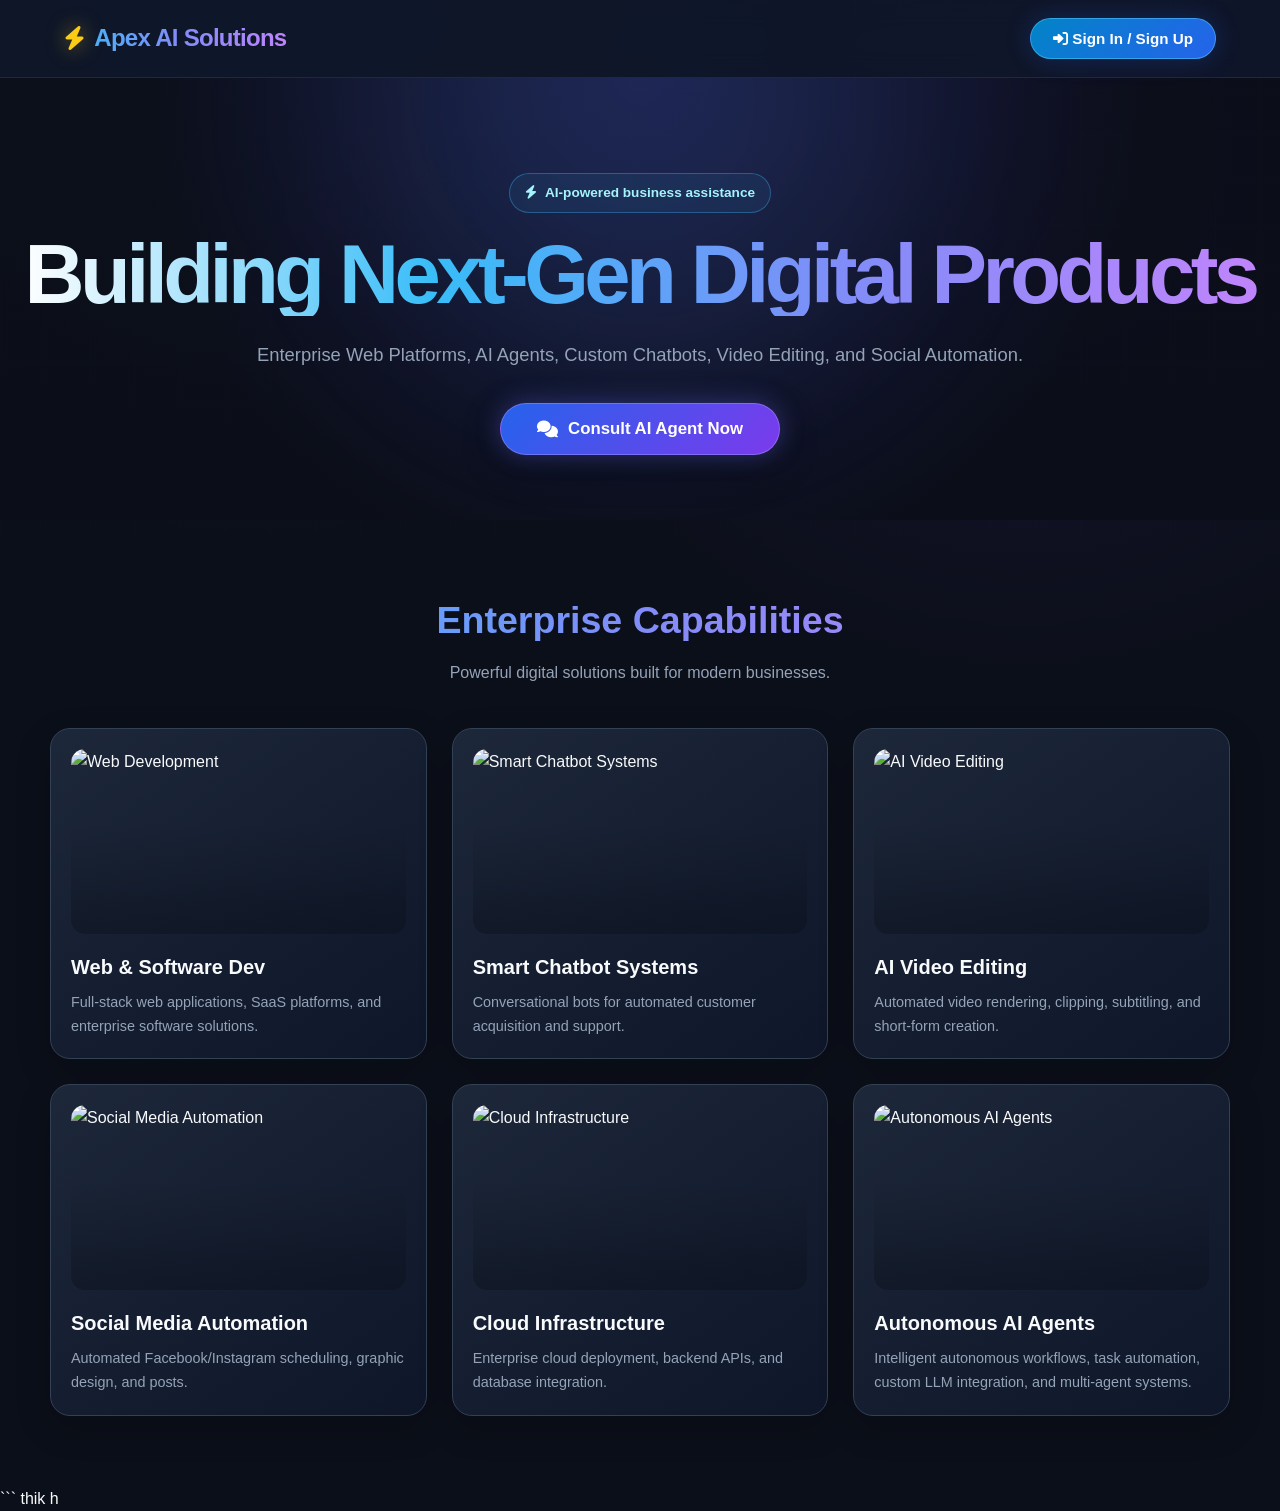
==== index.html @ ff7182d0 "Refactor index.html for cleaner structure and styling Removed unnecessary HTML tags and adjusted whi" ====
<!DOCTYPE html>
<html lang="en">
<head>
    <meta charset="UTF-8">
    <meta name="viewport" content="width=device-width, initial-scale=1.0">
    <title>Apex AI & Software Solutions Enterprise</title>

    <link href="https://cdnjs.cloudflare.com/ajax/libs/font-awesome/6.4.0/css/all.min.css" rel="stylesheet">

    <style>
        * {
            box-sizing: border-box;
            margin: 0;
            padding: 0;
        }

        :root {
            --bg: #0b0f19;
            --nav: rgba(15, 23, 42, 0.95);
            --card: #1e293b;
            --border: #334155;
            --cyan: #38bdf8;
            --blue: #2563eb;
            --purple: #818cf8;
            --violet: #7c3aed;
            --text: #f8fafc;
            --muted: #94a3b8;
        }

        body {
            font-family: "Segoe UI", Tahoma, Geneva, Verdana, sans-serif;
            background:
                radial-gradient(circle at 20% 0%, rgba(56, 189, 248, 0.08), transparent 30%),
                radial-gradient(circle at 80% 10%, rgba(124, 58, 237, 0.12), transparent 32%),
                var(--bg);
            color: var(--text);
            line-height: 1.6;
            min-height: 100vh;
        }

        body::before {
            content: "";
            position: fixed;
            inset: 0;
            pointer-events: none;
            background:
                linear-gradient(rgba(255,255,255,0.018) 1px, transparent 1px),
                linear-gradient(90deg, rgba(255,255,255,0.018) 1px, transparent 1px);
            background-size: 45px 45px;
            mask-image: linear-gradient(to bottom, #000, transparent 85%);
            z-index: -1;
        }

        /* ================= NAVBAR ================= */

        nav {
            display: flex;
            justify-content: space-between;
            align-items: center;
            padding: 18px 5%;
            background: var(--nav);
            backdrop-filter: blur(14px);
            border-bottom: 1px solid #1e293b;
            position: sticky;
            top: 0;
            z-index: 100;
        }

        .logo {
            font-size: 1.5rem;
            font-weight: 800;
            letter-spacing: -0.03em;
            display: flex;
            align-items: center;
            gap: 10px;
            background: linear-gradient(
                90deg,
                var(--cyan),
                var(--purple),
                #c084fc
            );
            -webkit-background-clip: text;
            -webkit-text-fill-color: transparent;
        }

        .logo i {
            color: #facc15;
            -webkit-text-fill-color: #facc15;
            filter: drop-shadow(0 0 10px rgba(250, 204, 21, 0.5));
        }

        /* ================= AUTH ================= */

        .auth-container {
            display: flex;
            align-items: center;
            gap: 15px;
        }

        .auth-btn {
            background: linear-gradient(135deg, #0284c7, #2563eb);
            color: #fff;
            padding: 11px 22px;
            border-radius: 22px;
            border: 1px solid rgba(103, 232, 249, 0.4);
            font-weight: 700;
            cursor: pointer;
            font-size: 0.95rem;
            box-shadow: 0 0 25px rgba(37, 99, 235, 0.25);
            transition: 0.3s;
        }

        .auth-btn:hover {
            transform: translateY(-2px);
            box-shadow: 0 0 35px rgba(56, 189, 248, 0.4);
        }

        .user-profile-badge {
            display: none;
            align-items: center;
            gap: 12px;
            background: rgba(30, 41, 59, 0.9);
            border: 1px solid var(--cyan);
            padding: 6px 10px 6px 6px;
            border-radius: 30px;
            box-shadow: 0 0 25px rgba(56, 189, 248, 0.12);
        }

        .user-avatar {
            width: 38px;
            height: 38px;
            background: linear-gradient(135deg, var(--cyan), var(--purple));
            border-radius: 50%;
            display: flex;
            justify-content: center;
            align-items: center;
            font-weight: 800;
            color: #fff;
        }

        .user-details {
            display: flex;
            flex-direction: column;
            text-align: left;
        }

        .user-name {
            font-size: 0.9rem;
            font-weight: 700;
            color: #f8fafc;
        }

        .user-email {
            font-size: 0.72rem;
            color: var(--muted);
        }

        .logout-btn {
            background: #dc2626;
            color: #fff;
            padding: 6px 12px;
            border-radius: 14px;
            border: none;
            cursor: pointer;
            font-size: 0.7rem;
            font-weight: 700;
            transition: 0.3s;
        }

        .logout-btn:hover {
            background: #b91c1c;
            transform: scale(1.04);
        }

        /* ================= HERO ================= */

        .hero {
            text-align: center;
            padding: 95px 20px 65px;
            background:
                radial-gradient(
                    circle at top,
                    rgba(30, 27, 75, 0.95) 0%,
                    rgba(11, 15, 25, 0.9) 65%
                );
            position: relative;
            overflow: hidden;
        }

        .hero::before {
            content: "";
            position: absolute;
            width: 550px;
            height: 550px;
            border-radius: 50%;
            background: rgba(56, 189, 248, 0.07);
            filter: blur(90px);
            top: -250px;
            left: 50%;
            transform: translateX(-50%);
        }

        .hero-content {
            position: relative;
            z-index: 1;
        }

        .hero-badge {
            display: inline-flex;
            align-items: center;
            gap: 8px;
            padding: 8px 15px;
            border-radius: 30px;
            border: 1px solid rgba(56, 189, 248, 0.35);
            background: rgba(56, 189, 248, 0.07);
            color: #a5f3fc;
            font-size: 0.85rem;
            font-weight: 700;
            margin-bottom: 20px;
        }

        .hero h1 {
            font-size: clamp(3rem, 7vw, 5.2rem);
            line-height: 1;
            font-weight: 850;
            letter-spacing: -0.055em;
            margin-bottom: 22px;
            white-space: nowrap;

            background: linear-gradient(
                90deg,
                #ffffff,
                #38bdf8,
                #818cf8,
                #c084fc
            );

            -webkit-background-clip: text;
            -webkit-text-fill-color: transparent;
        }

        .hero p {
            font-size: 1.15rem;
            color: var(--muted);
            max-width: 780px;
            margin: 0 auto 32px;
            line-height: 1.8;
        }

        .consult-btn {
            display: inline-flex;
            align-items: center;
            gap: 10px;
            background: linear-gradient(135deg, #2563eb, #7c3aed);
            color: #fff;
            padding: 15px 36px;
            font-size: 1.05rem;
            font-weight: 800;
            border-radius: 30px;
            border: 1px solid rgba(167, 139, 250, 0.5);
            box-shadow:
                0 0 25px rgba(99, 102, 241, 0.4),
                0 10px 40px rgba(0, 0, 0, 0.3);
            cursor: pointer;
            transition: 0.3s;
        }

        .consult-btn:hover {
            transform: translateY(-3px) scale(1.02);
            box-shadow:
                0 0 45px rgba(99, 102, 241, 0.65),
                0 15px 50px rgba(0, 0, 0, 0.4);
        }

        /* ================= SERVICES ================= */

        .services-section {
            padding: 70px 20px;
            max-width: 1220px;
            margin: 0 auto;
        }

        .section-heading {
            text-align: center;
            margin-bottom: 42px;
        }

        .section-heading h2 {
            font-size: 2.35rem;
            margin-bottom: 10px;

            background: linear-gradient(
                90deg,
                var(--cyan),
                var(--purple),
                #c084fc
            );

            -webkit-background-clip: text;
            -webkit-text-fill-color: transparent;
        }

        .section-heading p {
            color: var(--muted);
        }

        .grid {
            display: grid;
            grid-template-columns: repeat(3, 1fr);
            gap: 25px;
        }

        .card {
            background:
                linear-gradient(
                    145deg,
                    rgba(30, 41, 59, 0.96),
                    rgba(15, 23, 42, 0.96)
                );
            border: 1px solid var(--border);
            border-radius: 20px;
            padding: 20px;
            text-align: left;
            overflow: hidden;
            transition: all 0.35s ease;
            box-shadow: 0 12px 35px rgba(0, 0, 0, 0.18);
        }

        .card:hover {
            transform: translateY(-7px);
            border-color: rgba(56, 189, 248, 0.75);
            box-shadow:
                0 18px 55px rgba(0, 0, 0, 0.35),
                0 0 35px rgba(56, 189, 248, 0.12);
        }

        .card-image-wrap {
            position: relative;
            overflow: hidden;
            border-radius: 14px;
            margin-bottom: 17px;
        }

        .card-image-wrap::after {
            content: "";
            position: absolute;
            inset: 0;
            background: linear-gradient(
                to top,
                rgba(7, 11, 22, 0.35),
                transparent 60%
            );
            pointer-events: none;
        }

        .card img {
            width: 100%;
            height: 185px;
            object-fit: cover;
            display: block;
            transition: transform 0.5s ease, filter 0.5s ease;
        }

        .card:hover img {
            transform: scale(1.05);
            filter: brightness(1.08);
        }

        .card h3 {
            font-size: 1.25rem;
            color: #f8fafc;
            margin-bottom: 8px;
        }

        .card p {
            color: var(--muted);
            font-size: 0.9rem;
            line-height: 1.65;
        }

        /* ================= WORKSPACE ================= */

        .agent-container {
            display: none;
            max-width: 1200px;
            margin: 40px auto 90px;
            padding: 0 20px;
        }

        .workspace-title {
            text-align: center;
            margin-bottom: 20px;
        }

        .workspace-title h2 {
            font-size: 2rem;
            margin-bottom: 6px;

            background: linear-gradient(
                90deg,
                var(--cyan),
                var(--purple)
            );

            -webkit-background-clip: text;
            -webkit-text-fill-color: transparent;
        }

        .workspace-title p {
            color: var(--muted);
        }

        .iframe-wrapper {
            width: 100%;
            height: 760px;
            border-radius: 26px;
            overflow: hidden;
            border: 1px solid rgba(129, 140, 248, 0.5);
            background: #070b16;
            box-shadow:
                0 0 70px rgba(99, 102, 241, 0.15),
                0 25px 70px rgba(0, 0, 0, 0.55);
        }

        iframe {
            width: 100%;
            height: 100%;
            border: none;
        }

        /* ================= AUTH MODAL ================= */

        .modal {
            display: none;
            position: fixed;
            inset: 0;
            background: rgba(2, 6, 23, 0.86);
            backdrop-filter: blur(14px);
            justify-content: center;
            align-items: center;
            z-index: 1000;
            padding: 20px;
        }

        .modal-content {
            width: min(460px, 100%);
            background:
                linear-gradient(
                    145deg,
                    #0f172a,
                    #111827
                );
            border: 1px solid rgba(129, 140, 248, 0.5);
            border-radius: 24px;
            padding: 30px;
            box-shadow:
                0 30px 100px rgba(0, 0, 0, 0.65),
                0 0 45px rgba(99, 102, 241, 0.12);
        }

        .close-btn {
            float: right;
            background: transparent;
            color: #94a3b8;
            border: none;
            font-size: 28px;
            cursor: pointer;
            line-height: 1;
        }

        .close-btn:hover {
            color: #fff;
        }

        .modal-content h2 {
            font-size: 1.8rem;
            margin-bottom: 7px;
            color: #fff;
        }

        .modal-subtitle {
            color: var(--muted);
            font-size: 0.9rem;
            margin-bottom: 20px;
        }

        .tabs {
            display: grid;
            grid-template-columns: 1fr 1fr;
            background: #0b1222;
            padding: 4px;
            border-radius: 12px;
            margin-bottom: 20px;
        }

        .tabs button {
            border: none;
            background: transparent;
            color: #94a3b8;
            padding: 10px;
            border-radius: 9px;
            cursor: pointer;
            font-weight: 700;
        }

        .tabs button.active {
            background: #1e293b;
            color: #fff;
        }

        .form-group {
            margin-bottom: 13px;
        }

        .form-group label {
            display: block;
            font-size: 0.82rem;
            color: #cbd5e1;
            margin-bottom: 6px;
        }

        .form-group input {
            width: 100%;
            padding: 12px 13px;
            background: #080d1b;
            border: 1px solid #334155;
            border-radius: 11px;
            color: #fff;
            font-size: 0.95rem;
            outline: none;
        }

        .form-group input:focus {
            border-color: var(--cyan);
            box-shadow: 0 0 0 3px rgba(56, 189, 248, 0.08);
        }

        .btn-submit {
            width: 100%;
            background: linear-gradient(135deg, #0284c7, #6366f1);
            color: #fff;
            padding: 12px;
            border-radius: 11px;
            border: none;
            font-size: 1rem;
            font-weight: 800;
            cursor: pointer;
            margin-top: 5px;
            box-shadow: 0 0 25px rgba(99, 102, 241, 0.2);
        }

        .btn-submit:hover {
            box-shadow: 0 0 35px rgba(99, 102, 241, 0.4);
        }

        .google-btn {
            margin-top: 9px;
            width: 100%;
            padding: 11px;
            border-radius: 11px;
            border: 1px solid #475569;
            background: #111827;
            color: #fff;
            font-weight: 700;
            cursor: pointer;
        }

        .google-btn:hover {
            background: #1e293b;
        }

        .hint {
            color: #64748b;
            font-size: 0.77rem;
            margin: 5px 0;
        }

        .error {
            color: #fda4af;
            font-size: 0.84rem;
            min-height: 20px;
            margin: 5px 0;
        }

        /* ================= RESPONSIVE ================= */

        @media (max-width: 900px) {
            .grid {
                grid-template-columns: repeat(2, 1fr);
            }

            .hero h1 {
                font-size: 3.4rem;
            }
        }

        @media (max-width: 650px) {
            nav {
                padding: 14px 18px;
            }

            .logo {
                font-size: 1.1rem;
            }

            .user-details {
                display: none;
            }

            .grid {
                grid-template-columns: 1fr;
            }

            .hero {
                padding: 70px 18px 50px;
            }

            .hero h1 {
                font-size: 2.7rem;
                white-space: normal;
            }

            .hero p {
                font-size: 1rem;
            }

            .services-section {
                padding: 50px 18px;
            }

            .section-heading h2 {
                font-size: 1.9rem;
            }

            .iframe-wrapper {
                height: 720px;
                border-radius: 18px;
            }
        }
    </style>
</head>

<body>

    <!-- ================= NAVBAR ================= -->

    <nav>
        <div class="logo">
            <i class="fa-solid fa-bolt"></i>
            Apex AI Solutions
        </div>

        <div class="auth-container">

            <button
                class="auth-btn"
                id="signin-btn"
                onclick="openModal()"
            >
                <i class="fa-solid fa-right-to-bracket"></i>
                Sign In / Sign Up
            </button>

            <div
                class="user-profile-badge"
                id="profile-badge"
            >
                <div
                    class="user-avatar"
                    id="avatar-initial"
                >
                    U
                </div>

                <div class="user-details">
                    <span
                        class="user-name"
                        id="badge-username"
                    >
                        User
                    </span>

                    <span
                        class="user-email"
                        id="badge-email"
                    >
                        user@email.com
                    </span>
                </div>

                <button
                    class="logout-btn"
                    onclick="logoutUser()"
                >
                    Logout
                </button>
            </div>

        </div>
    </nav>


    <!-- ================= HERO ================= -->

    <section class="hero">

        <div class="hero-content">

            <div class="hero-badge">
                <i class="fa-solid fa-bolt"></i>
                AI-powered business assistance
            </div>

            <h1>
    Building Next-Gen Digital Products
            </h1>

            <p>
                Enterprise Web Platforms, AI Agents,
                Custom Chatbots, Video Editing,
                and Social Automation.
            </p>

            <button
                class="consult-btn"
                onclick="openModal()"
            >
                <i class="fa-solid fa-comments"></i>
                Consult AI Agent Now
            </button>

        </div>

    </section>


    <!-- ================= SERVICES ================= -->

    <section class="services-section">

        <div class="section-heading">

            <h2>
                Enterprise Capabilities
            </h2>

            <p>
                Powerful digital solutions built for modern businesses.
            </p>

        </div>


        <div class="grid">

            <!-- Web -->

            <div class="card">

                <div class="card-image-wrap">
                    <img
                        src="https://images.unsplash.com/photo-1498050108023-c5249f4df085?auto=format&fit=crop&w=600&q=80"
                        alt="Web Development"
                    >
                </div>

                <h3>
                    Web & Software Dev
                </h3>

                <p>
                    Full-stack web applications,
                    SaaS platforms, and enterprise
                    software solutions.
                </p>

            </div>


            <!-- Chatbot -->

            <div class="card">

                <div class="card-image-wrap">
                    <img
                        src="https://images.unsplash.com/photo-1531746020798-e6953c6e8e04?auto=format&fit=crop&w=600&q=80"
                        alt="Smart Chatbot Systems"
                    >
                </div>

                <h3>
                    Smart Chatbot Systems
                </h3>

                <p>
                    Conversational bots for automated
                    customer acquisition and support.
                </p>

            </div>


            <!-- Video -->

            <div class="card">

                <div class="card-image-wrap">
                    <img
                        src="https://images.unsplash.com/photo-1574717024653-61fd2cf4d44d?auto=format&fit=crop&w=600&q=80"
                        alt="AI Video Editing"
                    >
                </div>

                <h3>
                    AI Video Editing
                </h3>

                <p>
                    Automated video rendering,
                    clipping, subtitling, and
                    short-form creation.
                </p>

            </div>


            <!-- Social -->

            <div class="card">

                <div class="card-image-wrap">
                    <img
                        src="https://images.unsplash.com/photo-1611162617213-7d7a39e9b1d7?auto=format&fit=crop&w=600&q=80"
                        alt="Social Media Automation"
                    >
                </div>

                <h3>
                    Social Media Automation
                </h3>

                <p>
                    Automated Facebook/Instagram
                    scheduling, graphic design,
                    and posts.
                </p>

            </div>


            <!-- Cloud -->

            <div class="card">

                <div class="card-image-wrap">
                    <img
                        src="https://images.unsplash.com/photo-1451187580459-43490279c0fa?auto=format&fit=crop&w=600&q=80"
                        alt="Cloud Infrastructure"
                    >
                </div>

                <h3>
                    Cloud Infrastructure
                </h3>

                <p>
                    Enterprise cloud deployment,
                    backend APIs, and database
                    integration.
                </p>

            </div>


            <!-- Autonomous AI -->

            <div class="card">

                <div class="card-image-wrap">
                    <img
                        src="https://images.pexels.com/photos/8386440/pexels-photo-8386440.jpeg?auto=compress&cs=tinysrgb&w=600"
                        alt="Autonomous AI Agents"
                    >
                </div>

                <h3>
                    Autonomous AI Agents
                </h3>

                <p>
                    Intelligent autonomous workflows,
                    task automation, custom LLM
                    integration, and multi-agent systems.
                </p>

            </div>

        </div>

    </section>


    <!-- ================= WORKSPACE ================= -->

    <section
        id="agent-workspace"
        class="agent-container"
    >

        <div class="workspace-title">

            <h2>
                Active Workspace
            </h2>

            <p>
                Your Apex AI assistant is ready.
            </p>

        </div>

        <div class="iframe-wrapper">

            <iframe
                id="agent-iframe"
                src=""
                title="Apex AI Workspace"
            ></iframe>

        </div>

    </section>


    <!-- ================= AUTH MODAL ================= -->

    <div
        class="modal"
        id="authModal"
    >

        <div class="modal-content">

            <button
                class="close-btn"
                onclick="closeModal()"
            >
                ×
            </button>

            <h2 id="authTitle">
                Welcome to Apex AI
            </h2>

            <p
                class="modal-subtitle"
                id="authSubtitle"
            >
                Sign in to continue.
                Your session stays signed in on this device.
            </p>


            <!-- Tabs -->

            <div class="tabs">

                <button
                    id="signInTab"
                    class="active"
                    onclick="setMode('signin')"
                >
                    Sign In
                </button>

                <button
                    id="signUpTab"
                    onclick="setMode('signup')"
                >
                    Sign Up
                </button>

            </div>


            <!-- Form -->

            <form id="authForm">

                <div
                    class="form-group"
                    id="nameWrap"
                    style="display:none"
                >
                    <label>
                        Full name
                    </label>

                    <input
                        id="name"
                        autocomplete="name"
                        placeholder="Your name"
                    >
                </div>


                <div
                    class="form-group"
                    id="countryWrap"
                    style="display:none"
                >
                    <label>
                        Country
                    </label>

                    <input
                        id="country"
                        placeholder="Pakistan"
                    >
                </div>


                <div
                    class="form-group"
                    id="ageWrap"
                    style="display:none"
                >
                    <label>
                        Age
                    </label>

                    <input
                        id="age"
                        type="number"
                        min="13"
                        max="120"
                        placeholder="18"
                    >
                </div>


                <div class="form-group">

                    <label>
                        Email
                    </label>

                    <input
                        id="email"
                        type="email"
                        required
                        autocomplete="email"
                        placeholder="you@example.com"
                    >

                </div>


                <div class="form-group">

                    <label>
                        Password
                    </label>

                    <input
                        id="password"
                        type="password"
                        required
                        minlength="6"
                        autocomplete="current-password"
                        placeholder="At least 6 characters"
                    >

                </div>


                <div
                    class="hint"
                    id="verifyHint"
                >
                    Email verification is required
                    for new accounts.
                </div>


                <div
                    class="error"
                    id="error"
                ></div>


                <button
                    class="btn-submit"
                    type="submit"
                    id="submitBtn"
                >
                    Sign In
                </button>


                <button
                    class="google-btn"
                    type="button"
                    onclick="googleLogin()"
                >
                    <i class="fa-brands fa-google"></i>
                    Continue with Google
                </button>

            </form>

        </div>

    </div>


    <!-- ================= FIREBASE ================= -->

    <script type="module">

        import {
            initializeApp
        } from
        "https://www.gstatic.com/firebasejs/12.1.0/firebase-app.js";


        import {
            getAuth,
            setPersistence,
            browserLocalPersistence,
            onAuthStateChanged,
            createUserWithEmailAndPassword,
            signInWithEmailAndPassword,
            sendEmailVerification,
            GoogleAuthProvider,
            signInWithPopup,
            signOut
        } from
        "https://www.gstatic.com/firebasejs/12.1.0/firebase-auth.js";


        import {
            getFirestore,
            doc,
            setDoc,
            getDoc
        } from
        "https://www.gstatic.com/firebasejs/12.1.0/firebase-firestore.js";


        /* ==========================================
           FIREBASE CONFIG
           ========================================== */

        const firebaseConfig = {

            apiKey:
                "AIzaSyBac787OJTtg0lHHDCoxxZ92nkW1mF0Sbg",

            authDomain:
                "apex-ai-7b594.firebaseapp.com",

            projectId:
                "apex-ai-7b594",

            storageBucket:
                "apex-ai-7b594.firebasestorage.app",

            messagingSenderId:
                "633820251935",

            appId:
                "1:633820251935:web:0922ddb857d0b88275d22a",

            measurementId:
                "G-DNBXDKL013"
        };


        const app =
            initializeApp(firebaseConfig);

        const auth =
            getAuth(app);

        const db =
            getFirestore(app);


        /*
            Keep users signed in on the browser.
        */

        setPersistence(
            auth,
            browserLocalPersistence
        );


        /* ==========================================
           UI STATE
           ========================================== */

        let mode = "signin";

        const modal =
            document.getElementById("authModal");

        const errorBox =
            document.getElementById("error");


        /* ==========================================
           MODAL
           ========================================== */

        window.openModal = function () {

            modal.style.display = "flex";

        };


        window.closeModal = function () {

            modal.style.display = "none";

            errorBox.textContent = "";

        };


        /* Close when clicking outside */

        modal.addEventListener(
            "click",
            function (event) {

                if (event.target === modal) {

                    closeModal();

                }

            }
        );


        /* ==========================================
           SIGN IN / SIGN UP MODE
           ========================================== */

        window.setMode = function (newMode) {

            mode = newMode;


            document
                .getElementById("signInTab")
                .classList
                .toggle(
                    "active",
                    mode === "signin"
                );


            document
                .getElementById("signUpTab")
                .classList
                .toggle(
                    "active",
                    mode === "signup"
                );


            document
                .getElementById("nameWrap")
                .style.display =
                mode === "signup"
                    ? "block"
                    : "none";


            document
                .getElementById("countryWrap")
                .style.display =
                mode === "signup"
                    ? "block"
                    : "none";


            document
                .getElementById("ageWrap")
                .style.display =
                mode === "signup"
                    ? "block"
                    : "none";


            document
                .getElementById("submitBtn")
                .textContent =
                mode === "signup"
                    ? "Create Account"
                    : "Sign In";


            document
                .getElementById("authTitle")
                .textContent =
                mode === "signup"
                    ? "Create your Apex account"
                    : "Welcome back";


            document
                .getElementById("authSubtitle")
                .textContent =
                mode === "signup"
                    ? "Create one account and Apex will remember you on this device."
                    : "Sign in to continue. Your session stays signed in on this device.";


            document
                .getElementById("verifyHint")
                .textContent =
                mode === "signup"
                    ? "We'll send a verification email after account creation."
                    : "Use the same account — you won't need to fill your profile again.";


            errorBox.textContent = "";

        };


        /* ==========================================
           ERROR HANDLING
           ========================================== */

        function friendlyError(error) {

            const messages = {

                "auth/email-already-in-use":
                    "That email already has an account. Try Sign In.",

                "auth/invalid-credential":
                    "Email or password is incorrect.",

                "auth/invalid-email":
                    "Please enter a valid email address.",

                "auth/weak-password":
                    "Use a password with at least 6 characters.",

                "auth/popup-closed-by-user":
                    "Google sign-in was cancelled.",

                "auth/popup-blocked":
                    "Your browser blocked the Google login popup. Please allow popups for this site.",

                "auth/network-request-failed":
                    "Network error. Please check your internet connection."

            };


            return (
                messages[error.code] ||
                error.message ||
                "Something went wrong."
            );

        }


        /* ==========================================
           FIRESTORE PROFILE
           ========================================== */

        async function getProfile(user) {

            let profile = {

                user:
                    user.displayName ||
                    user.email.split("@")[0],

                email:
                    user.email,

                age:
                    "N/A",

                country:
                    "N/A"

            };


            try {

                const snapshot =
                    await getDoc(
                        doc(
                            db,
                            "users",
                            user.uid
                        )
                    );


                if (snapshot.exists()) {

                    profile = {
                        ...profile,
                        ...snapshot.data()
                    };

                }

            } catch (error) {

                console.warn(
                    "Could not load profile:",
                    error
                );

            }


            return profile;

        }


        /* ==========================================
           LAUNCH STREAMLIT
           ========================================== */

        function launchWorkspace(profile) {

            const params =
                new URLSearchParams({

                    embed:
                        "true",

                    username:
                        profile.user ||
                        "User",

                    email:
                        profile.email ||
                        "",

                    age:
                        profile.age ||
                        "N/A",

                    country:
                        profile.country ||
                        "N/A"

                });


            /* Hide Sign In button */

            document
                .getElementById("signin-btn")
                .style.display =
                "none";


            /* Show profile */

            document
                .getElementById("profile-badge")
                .style.display =
                "flex";


            document
                .getElementById("avatar-initial")
                .textContent =
                (
                    profile.user ||
                    "U"
                )
                .charAt(0)
                .toUpperCase();


            document
                .getElementById("badge-username")
                .textContent =
                profile.user ||
                "User";


            document
                .getElementById("badge-email")
                .textContent =
                profile.email ||
                "";


            /* Streamlit URL */

            const streamlitURL =
                "https://apex-ai-agent-ta.streamlit.app/?" +
                params.toString();


            document
                .getElementById("agent-iframe")
                .src =
                streamlitURL;


            /* Show workspace */

            document
                .getElementById("agent-workspace")
                .style.display =
                "block";


            /* Scroll to workspace */

            setTimeout(
                function () {

                    document
                        .getElementById("agent-workspace")
                        .scrollIntoView({
                            behavior: "smooth"
                        });

                },
                300
            );

        }


        /* ==========================================
           EMAIL AUTH
           ========================================== */

        document
            .getElementById("authForm")
            .addEventListener(
                "submit",
                async function (event) {

                    event.preventDefault();

                    errorBox.textContent = "";


                    try {

                        let user;


                        /* ================= SIGN UP ================= */

                        if (mode === "signup") {

                            const name =
                                document
                                    .getElementById("name")
                                    .value
                                    .trim();


                            const country =
                                document
                                    .getElementById("country")
                                    .value
                                    .trim();


                            const age =
                                document
                                    .getElementById("age")
                                    .value
                                    .trim();


                            const email =
                                document
                                    .getElementById("email")
                                    .value
                                    .trim();


                            const password =
                                document
                                    .getElementById("password")
                                    .value;


                            if (
                                !name ||
                                !country ||
                                !age
                            ) {

                                throw new Error(
                                    "Name, country and age are required for Sign Up."
                                );

                            }


                            const credential =
                                await createUserWithEmailAndPassword(
                                    auth,
                                    email,
                                    password
                                );


                            user =
                                credential.user;


                            /* Save profile */

                            await setDoc(
                                doc(
                                    db,
                                    "users",
                                    user.uid
                                ),
                                {

                                    user:
                                        name,

                                    email:
                                        email,

                                    age:
                                        age,

                                    country:
                                        country,

                                    createdAt:
                                        new Date().toISOString()

                                }
                            );


                            /* Email verification */

                            await sendEmailVerification(
                                user
                            );


                            alert(
                                "Account created successfully. Please verify your email, then sign in. A verification link was sent to your inbox."
                            );


                            await signOut(auth);


                            setMode("signin");


                            document
                                .getElementById("email")
                                .value =
                                email;


                            return;

                        }


                        /* ================= SIGN IN ================= */

                        const credential =
                            await signInWithEmailAndPassword(
                                auth,

                                document
                                    .getElementById("email")
                                    .value
                                    .trim(),

                                document
                                    .getElementById("password")
                                    .value
                            );


                        user =
                            credential.user;


                        await user.reload();


                        /* Require email verification */

                        if (!user.emailVerified) {

                            await sendEmailVerification(
                                user
                            );

                            throw new Error(
                                "Please verify your email first. A fresh verification email was sent."
                            );

                        }


                        const profile =
                            await getProfile(user);


                        launchWorkspace(
                            profile
                        );


                        closeModal();

                    }

                    catch (error) {

                        errorBox.textContent =
                            friendlyError(error);

                    }

                }
            );


        /* ==========================================
           GOOGLE LOGIN
           ========================================== */

        window.googleLogin =
            async function () {

                errorBox.textContent = "";


                try {

                    const provider =
                        new GoogleAuthProvider();


                    const result =
                        await signInWithPopup(
                            auth,
                            provider
                        );


                    const user =
                        result.user;


                    const profileRef =
                        doc(
                            db,
                            "users",
                            user.uid
                        );


                    const existing =
                        await getDoc(
                            profileRef
                        );


                    if (!existing.exists()) {

                        await setDoc(
                            profileRef,
                            {

                                user:
                                    user.displayName ||
                                    user.email.split("@")[0],

                                email:
                                    user.email,

                                age:
                                    "N/A",

                                country:
                                    "N/A",

                                createdAt:
                                    new Date().toISOString()

                            }
                        );

                    }


                    const profile =
                        await getProfile(user);


                    launchWorkspace(
                        profile
                    );


                    closeModal();

                }

                catch (error) {

                    errorBox.textContent =
                        friendlyError(error);

                }

            };


        /* ==========================================
           LOGOUT
           ========================================== */

        window.logoutUser =
            async function () {

                try {

                    await signOut(auth);

                }

                catch (error) {

                    console.error(error);

                }


                document
                    .getElementById("signin-btn")
                    .style.display =
                    "inline-flex";


                document
                    .getElementById("profile-badge")
                    .style.display =
                    "none";


                document
                    .getElementById("agent-workspace")
                    .style.display =
                    "none";


                document
                    .getElementById("agent-iframe")
                    .src =
                    "";

            };


        /* ==========================================
           REMEMBER LOGIN
           ========================================== */

        onAuthStateChanged(
            auth,
            async function (user) {

                if (
                    user &&
                    user.emailVerified
                ) {

                    const profile =
                        await getProfile(user);


                    launchWorkspace(
                        profile
                    );

                }

            }
        );

    </script>

</body>
</html>
```
 thik h
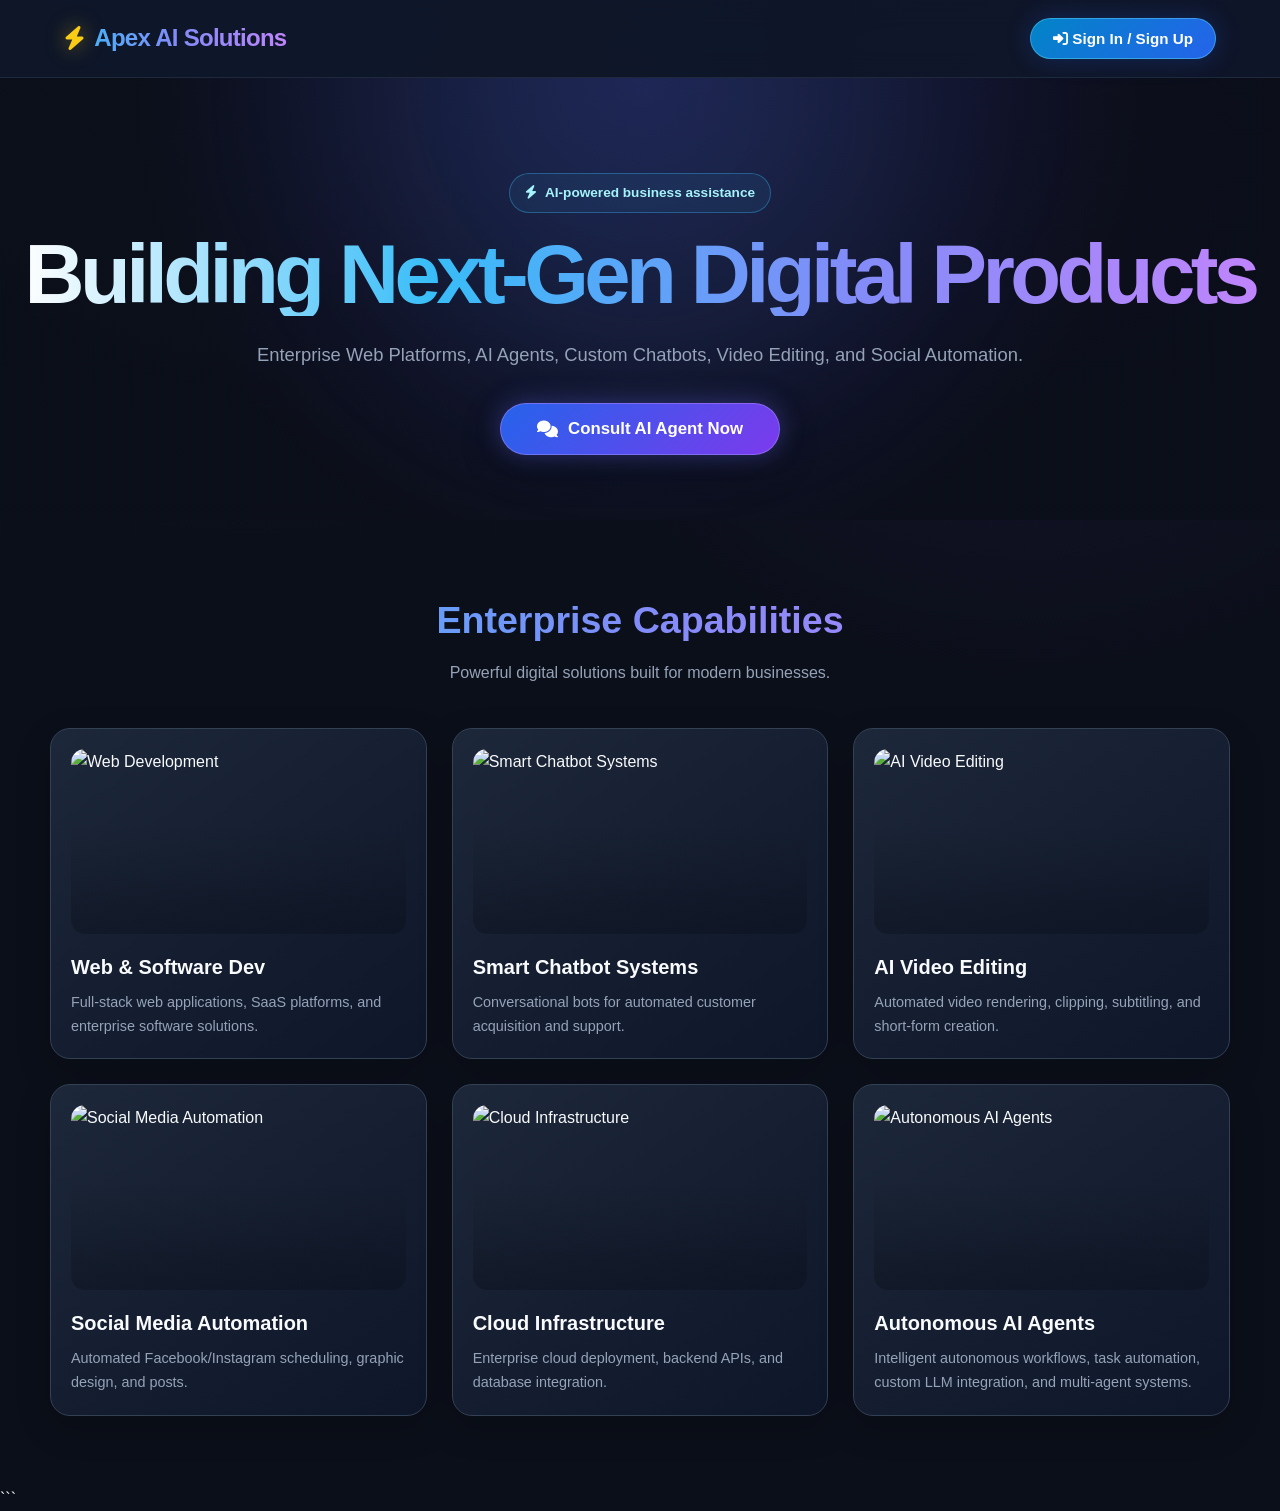
==== commit dbfa21f7: "Remove unnecessary lines from index.html" ====
--- a/index.html
+++ b/index.html
@@ -1919,5 +1919,3 @@
 </body>
 </html>
 ```
- thik h 
- 
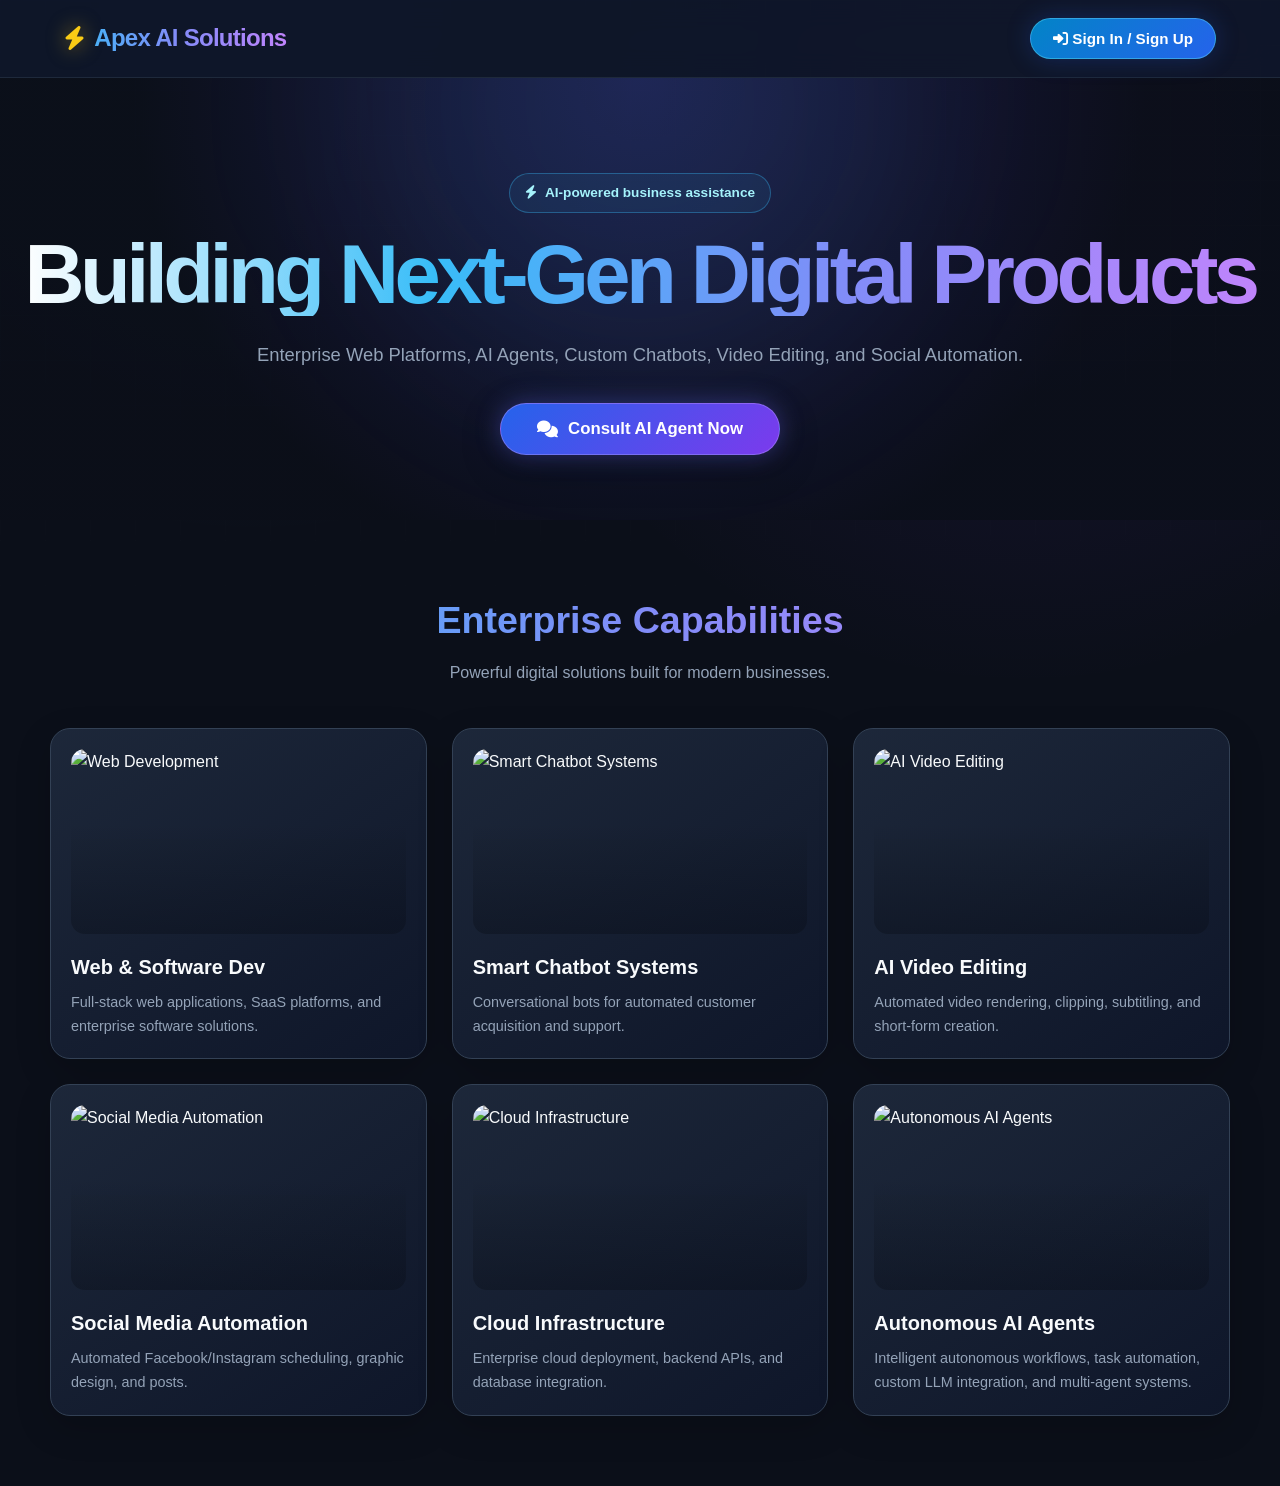
==== commit 76d86aa8: "Refactor HTML structure and improve formatting" ====
--- a/index.html
+++ b/index.html
@@ -5,7 +5,10 @@
     <meta name="viewport" content="width=device-width, initial-scale=1.0">
     <title>Apex AI & Software Solutions Enterprise</title>
 
-    <link href="https://cdnjs.cloudflare.com/ajax/libs/font-awesome/6.4.0/css/all.min.css" rel="stylesheet">
+    <link
+        href="https://cdnjs.cloudflare.com/ajax/libs/font-awesome/6.4.0/css/all.min.css"
+        rel="stylesheet"
+    >
 
     <style>
         * {
@@ -30,8 +33,16 @@
         body {
             font-family: "Segoe UI", Tahoma, Geneva, Verdana, sans-serif;
             background:
-                radial-gradient(circle at 20% 0%, rgba(56, 189, 248, 0.08), transparent 30%),
-                radial-gradient(circle at 80% 10%, rgba(124, 58, 237, 0.12), transparent 32%),
+                radial-gradient(
+                    circle at 20% 0%,
+                    rgba(56, 189, 248, 0.08),
+                    transparent 30%
+                ),
+                radial-gradient(
+                    circle at 80% 10%,
+                    rgba(124, 58, 237, 0.12),
+                    transparent 32%
+                ),
                 var(--bg);
             color: var(--text);
             line-height: 1.6;
@@ -44,10 +55,21 @@
             inset: 0;
             pointer-events: none;
             background:
-                linear-gradient(rgba(255,255,255,0.018) 1px, transparent 1px),
-                linear-gradient(90deg, rgba(255,255,255,0.018) 1px, transparent 1px);
+                linear-gradient(
+                    rgba(255,255,255,0.018) 1px,
+                    transparent 1px
+                ),
+                linear-gradient(
+                    90deg,
+                    rgba(255,255,255,0.018) 1px,
+                    transparent 1px
+                );
             background-size: 45px 45px;
-            mask-image: linear-gradient(to bottom, #000, transparent 85%);
+            mask-image: linear-gradient(
+                to bottom,
+                #000,
+                transparent 85%
+            );
             z-index: -1;
         }
 
@@ -86,7 +108,9 @@
         .logo i {
             color: #facc15;
             -webkit-text-fill-color: #facc15;
-            filter: drop-shadow(0 0 10px rgba(250, 204, 21, 0.5));
+            filter: drop-shadow(
+                0 0 10px rgba(250, 204, 21, 0.5)
+            );
         }
 
         /* ================= AUTH ================= */
@@ -98,7 +122,11 @@
         }
 
         .auth-btn {
-            background: linear-gradient(135deg, #0284c7, #2563eb);
+            background: linear-gradient(
+                135deg,
+                #0284c7,
+                #2563eb
+            );
             color: #fff;
             padding: 11px 22px;
             border-radius: 22px;
@@ -106,13 +134,15 @@
             font-weight: 700;
             cursor: pointer;
             font-size: 0.95rem;
-            box-shadow: 0 0 25px rgba(37, 99, 235, 0.25);
+            box-shadow:
+                0 0 25px rgba(37, 99, 235, 0.25);
             transition: 0.3s;
         }
 
         .auth-btn:hover {
             transform: translateY(-2px);
-            box-shadow: 0 0 35px rgba(56, 189, 248, 0.4);
+            box-shadow:
+                0 0 35px rgba(56, 189, 248, 0.4);
         }
 
         .user-profile-badge {
@@ -123,13 +153,18 @@
             border: 1px solid var(--cyan);
             padding: 6px 10px 6px 6px;
             border-radius: 30px;
-            box-shadow: 0 0 25px rgba(56, 189, 248, 0.12);
+            box-shadow:
+                0 0 25px rgba(56, 189, 248, 0.12);
         }
 
         .user-avatar {
             width: 38px;
             height: 38px;
-            background: linear-gradient(135deg, var(--cyan), var(--purple));
+            background: linear-gradient(
+                135deg,
+                var(--cyan),
+                var(--purple)
+            );
             border-radius: 50%;
             display: flex;
             justify-content: center;
@@ -251,7 +286,11 @@
             display: inline-flex;
             align-items: center;
             gap: 10px;
-            background: linear-gradient(135deg, #2563eb, #7c3aed);
+            background: linear-gradient(
+                135deg,
+                #2563eb,
+                #7c3aed
+            );
             color: #fff;
             padding: 15px 36px;
             font-size: 1.05rem;
@@ -323,7 +362,8 @@
             text-align: left;
             overflow: hidden;
             transition: all 0.35s ease;
-            box-shadow: 0 12px 35px rgba(0, 0, 0, 0.18);
+            box-shadow:
+                0 12px 35px rgba(0, 0, 0, 0.18);
         }
 
         .card:hover {
@@ -358,7 +398,9 @@
             height: 185px;
             object-fit: cover;
             display: block;
-            transition: transform 0.5s ease, filter 0.5s ease;
+            transition:
+                transform 0.5s ease,
+                filter 0.5s ease;
         }
 
         .card:hover img {
@@ -532,12 +574,17 @@
 
         .form-group input:focus {
             border-color: var(--cyan);
-            box-shadow: 0 0 0 3px rgba(56, 189, 248, 0.08);
+            box-shadow:
+                0 0 0 3px rgba(56, 189, 248, 0.08);
         }
 
         .btn-submit {
             width: 100%;
-            background: linear-gradient(135deg, #0284c7, #6366f1);
+            background: linear-gradient(
+                135deg,
+                #0284c7,
+                #6366f1
+            );
             color: #fff;
             padding: 12px;
             border-radius: 11px;
@@ -546,11 +593,13 @@
             font-weight: 800;
             cursor: pointer;
             margin-top: 5px;
-            box-shadow: 0 0 25px rgba(99, 102, 241, 0.2);
+            box-shadow:
+                0 0 25px rgba(99, 102, 241, 0.2);
         }
 
         .btn-submit:hover {
-            box-shadow: 0 0 35px rgba(99, 102, 241, 0.4);
+            box-shadow:
+                0 0 35px rgba(99, 102, 241, 0.4);
         }
 
         .google-btn {
@@ -645,6 +694,7 @@
     <!-- ================= NAVBAR ================= -->
 
     <nav>
+
         <div class="logo">
             <i class="fa-solid fa-bolt"></i>
             Apex AI Solutions
@@ -665,6 +715,7 @@
                 class="user-profile-badge"
                 id="profile-badge"
             >
+
                 <div
                     class="user-avatar"
                     id="avatar-initial"
@@ -673,6 +724,7 @@
                 </div>
 
                 <div class="user-details">
+
                     <span
                         class="user-name"
                         id="badge-username"
@@ -686,6 +738,7 @@
                     >
                         user@email.com
                     </span>
+
                 </div>
 
                 <button
@@ -694,9 +747,11 @@
                 >
                     Logout
                 </button>
+
             </div>
 
         </div>
+
     </nav>
 
 
@@ -707,12 +762,15 @@
         <div class="hero-content">
 
             <div class="hero-badge">
+
                 <i class="fa-solid fa-bolt"></i>
+
                 AI-powered business assistance
+
             </div>
 
             <h1>
-    Building Next-Gen Digital Products
+                Building Next-Gen Digital Products
             </h1>
 
             <p>
@@ -725,8 +783,11 @@
                 class="consult-btn"
                 onclick="openModal()"
             >
+
                 <i class="fa-solid fa-comments"></i>
+
                 Consult AI Agent Now
+
             </button>
 
         </div>
@@ -758,10 +819,12 @@
             <div class="card">
 
                 <div class="card-image-wrap">
+
                     <img
                         src="https://images.unsplash.com/photo-1498050108023-c5249f4df085?auto=format&fit=crop&w=600&q=80"
                         alt="Web Development"
                     >
+
                 </div>
 
                 <h3>
@@ -782,10 +845,12 @@
             <div class="card">
 
                 <div class="card-image-wrap">
+
                     <img
                         src="https://images.unsplash.com/photo-1531746020798-e6953c6e8e04?auto=format&fit=crop&w=600&q=80"
                         alt="Smart Chatbot Systems"
                     >
+
                 </div>
 
                 <h3>
@@ -805,10 +870,12 @@
             <div class="card">
 
                 <div class="card-image-wrap">
+
                     <img
                         src="https://images.unsplash.com/photo-1574717024653-61fd2cf4d44d?auto=format&fit=crop&w=600&q=80"
                         alt="AI Video Editing"
                     >
+
                 </div>
 
                 <h3>
@@ -829,10 +896,12 @@
             <div class="card">
 
                 <div class="card-image-wrap">
+
                     <img
                         src="https://images.unsplash.com/photo-1611162617213-7d7a39e9b1d7?auto=format&fit=crop&w=600&q=80"
                         alt="Social Media Automation"
                     >
+
                 </div>
 
                 <h3>
@@ -853,10 +922,12 @@
             <div class="card">
 
                 <div class="card-image-wrap">
+
                     <img
                         src="https://images.unsplash.com/photo-1451187580459-43490279c0fa?auto=format&fit=crop&w=600&q=80"
                         alt="Cloud Infrastructure"
                     >
+
                 </div>
 
                 <h3>
@@ -877,10 +948,12 @@
             <div class="card">
 
                 <div class="card-image-wrap">
+
                     <img
                         src="https://images.pexels.com/photos/8386440/pexels-photo-8386440.jpeg?auto=compress&cs=tinysrgb&w=600"
                         alt="Autonomous AI Agents"
                     >
+
                 </div>
 
                 <h3>
@@ -992,6 +1065,7 @@
                     id="nameWrap"
                     style="display:none"
                 >
+
                     <label>
                         Full name
                     </label>
@@ -1001,6 +1075,7 @@
                         autocomplete="name"
                         placeholder="Your name"
                     >
+
                 </div>
 
 
@@ -1009,6 +1084,7 @@
                     id="countryWrap"
                     style="display:none"
                 >
+
                     <label>
                         Country
                     </label>
@@ -1017,6 +1093,7 @@
                         id="country"
                         placeholder="Pakistan"
                     >
+
                 </div>
 
 
@@ -1025,6 +1102,7 @@
                     id="ageWrap"
                     style="display:none"
                 >
+
                     <label>
                         Age
                     </label>
@@ -1036,6 +1114,7 @@
                         max="120"
                         placeholder="18"
                     >
+
                 </div>
 
 
@@ -1103,8 +1182,11 @@
                     type="button"
                     onclick="googleLogin()"
                 >
+
                     <i class="fa-brands fa-google"></i>
+
                     Continue with Google
+
                 </button>
 
             </form>
@@ -1133,7 +1215,8 @@
             signInWithEmailAndPassword,
             sendEmailVerification,
             GoogleAuthProvider,
-            signInWithPopup,
+            signInWithRedirect,
+            getRedirectResult,
             signOut
         } from
         "https://www.gstatic.com/firebasejs/12.1.0/firebase-auth.js";
@@ -1155,7 +1238,7 @@
         const firebaseConfig = {
 
             apiKey:
-                "AIzaSyBac787OJTtg0lHHDCoxxZ92nkW1mF0Sbg",
+                "AIzaSyBac787OJTtg0lHHDCoxXx92nkW1mF0Sbg",
 
             authDomain:
                 "apex-ai-7b594.firebaseapp.com",
@@ -1174,14 +1257,17 @@
 
             measurementId:
                 "G-DNBXDKL013"
+
         };
 
 
         const app =
             initializeApp(firebaseConfig);
 
+
         const auth =
             getAuth(app);
+
 
         const db =
             getFirestore(app);
@@ -1203,8 +1289,10 @@
 
         let mode = "signin";
 
+
         const modal =
             document.getElementById("authModal");
+
 
         const errorBox =
             document.getElementById("error");
@@ -1229,8 +1317,6 @@
 
         };
 
-
-        /* Close when clicking outside */
 
         modal.addEventListener(
             "click",
@@ -1340,6 +1426,12 @@
 
         function friendlyError(error) {
 
+            console.error(
+                "Firebase error:",
+                error
+            );
+
+
             const messages = {
 
                 "auth/email-already-in-use":
@@ -1355,13 +1447,28 @@
                     "Use a password with at least 6 characters.",
 
                 "auth/popup-closed-by-user":
-                    "Google sign-in was cancelled.",
+                    "Google login window was closed.",
 
                 "auth/popup-blocked":
-                    "Your browser blocked the Google login popup. Please allow popups for this site.",
+                    "Your browser blocked the Google login window.",
+
+                "auth/operation-not-allowed":
+                    "Google Sign-In is not enabled in Firebase.",
+
+                "auth/unauthorized-domain":
+                    "This website domain is not authorized in Firebase.",
+
+                "auth/too-many-requests":
+                    "Too many login attempts. Please wait and try again later.",
 
                 "auth/network-request-failed":
-                    "Network error. Please check your internet connection."
+                    "Network error. Please check your internet connection.",
+
+                "auth/cancelled-popup-request":
+                    "The Google login request was cancelled.",
+
+                "auth/account-exists-with-different-credential":
+                    "An account already exists with this email using another sign-in method."
 
             };
 
@@ -1385,10 +1492,14 @@
 
                 user:
                     user.displayName ||
-                    user.email.split("@")[0],
+                    (
+                        user.email
+                            ? user.email.split("@")[0]
+                            : "User"
+                    ),
 
                 email:
-                    user.email,
+                    user.email || "",
 
                 age:
                     "N/A",
@@ -1466,15 +1577,11 @@
                 });
 
 
-            /* Hide Sign In button */
-
             document
                 .getElementById("signin-btn")
                 .style.display =
                 "none";
 
-
-            /* Show profile */
 
             document
                 .getElementById("profile-badge")
@@ -1507,8 +1614,6 @@
                 "";
 
 
-            /* Streamlit URL */
-
             const streamlitURL =
                 "https://apex-ai-agent-ta.streamlit.app/?" +
                 params.toString();
@@ -1520,15 +1625,11 @@
                 streamlitURL;
 
 
-            /* Show workspace */
-
             document
                 .getElementById("agent-workspace")
                 .style.display =
                 "block";
 
-
-            /* Scroll to workspace */
 
             setTimeout(
                 function () {
@@ -1628,8 +1729,6 @@
                             user =
                                 credential.user;
 
-
-                            /* Save profile */
 
                             await setDoc(
                                 doc(
@@ -1658,8 +1757,6 @@
                             );
 
 
-                            /* Email verification */
-
                             await sendEmailVerification(
                                 user
                             );
@@ -1711,8 +1808,6 @@
                         await user.reload();
 
 
-                        /* Require email verification */
-
                         if (!user.emailVerified) {
 
                             await sendEmailVerification(
@@ -1752,6 +1847,7 @@
 
         /* ==========================================
            GOOGLE LOGIN
+           REDIRECT METHOD
            ========================================== */
 
         window.googleLogin =
@@ -1766,11 +1862,64 @@
                         new GoogleAuthProvider();
 
 
-                    const result =
-                        await signInWithPopup(
-                            auth,
-                            provider
-                        );
+                    /*
+                        Forces Google to show the
+                        account selector so you can
+                        choose a NEW Gmail account.
+                    */
+
+                    provider.setCustomParameters({
+                        prompt: "select_account"
+                    });
+
+
+                    /*
+                        Redirect instead of popup.
+                        This avoids popup cancellation
+                        problems.
+                    */
+
+                    await signInWithRedirect(
+                        auth,
+                        provider
+                    );
+
+                }
+
+                catch (error) {
+
+                    console.error(
+                        "Google Sign-In Error:",
+                        error
+                    );
+
+
+                    errorBox.textContent =
+                        friendlyError(error);
+
+                }
+
+            };
+
+
+        /* ==========================================
+           GOOGLE REDIRECT RESULT
+           ========================================== */
+
+        getRedirectResult(auth)
+            .then(
+                async function (result) {
+
+                    /*
+                        If there is no redirect result,
+                        simply continue normally.
+                    */
+
+                    if (!result) {
+
+                        return;
+
+                    }
 
 
                     const user =
@@ -1791,6 +1940,11 @@
                         );
 
 
+                    /*
+                        Create Firestore profile
+                        for a NEW Google account.
+                    */
+
                     if (!existing.exists()) {
 
                         await setDoc(
@@ -1799,10 +1953,14 @@
 
                                 user:
                                     user.displayName ||
-                                    user.email.split("@")[0],
+                                    (
+                                        user.email
+                                            ? user.email.split("@")[0]
+                                            : "User"
+                                    ),
 
                                 email:
-                                    user.email,
+                                    user.email || "",
 
                                 age:
                                     "N/A",
@@ -1818,28 +1976,22 @@
 
                     }
 
-
-                    const profile =
-                        await getProfile(user);
-
-
-                    launchWorkspace(
-                        profile
+                }
+            )
+            .catch(
+                function (error) {
+
+                    console.error(
+                        "Google Redirect Error:",
+                        error
                     );
 
-
-                    closeModal();
-
-                }
-
-                catch (error) {
 
                     errorBox.textContent =
                         friendlyError(error);
 
                 }
-
-            };
+            );
 
 
         /* ==========================================
@@ -1857,7 +2009,9 @@
 
                 catch (error) {
 
-                    console.error(error);
+                    console.error(
+                        error
+                    );
 
                 }
 
@@ -1918,4 +2072,3 @@
 
 </body>
 </html>
-```
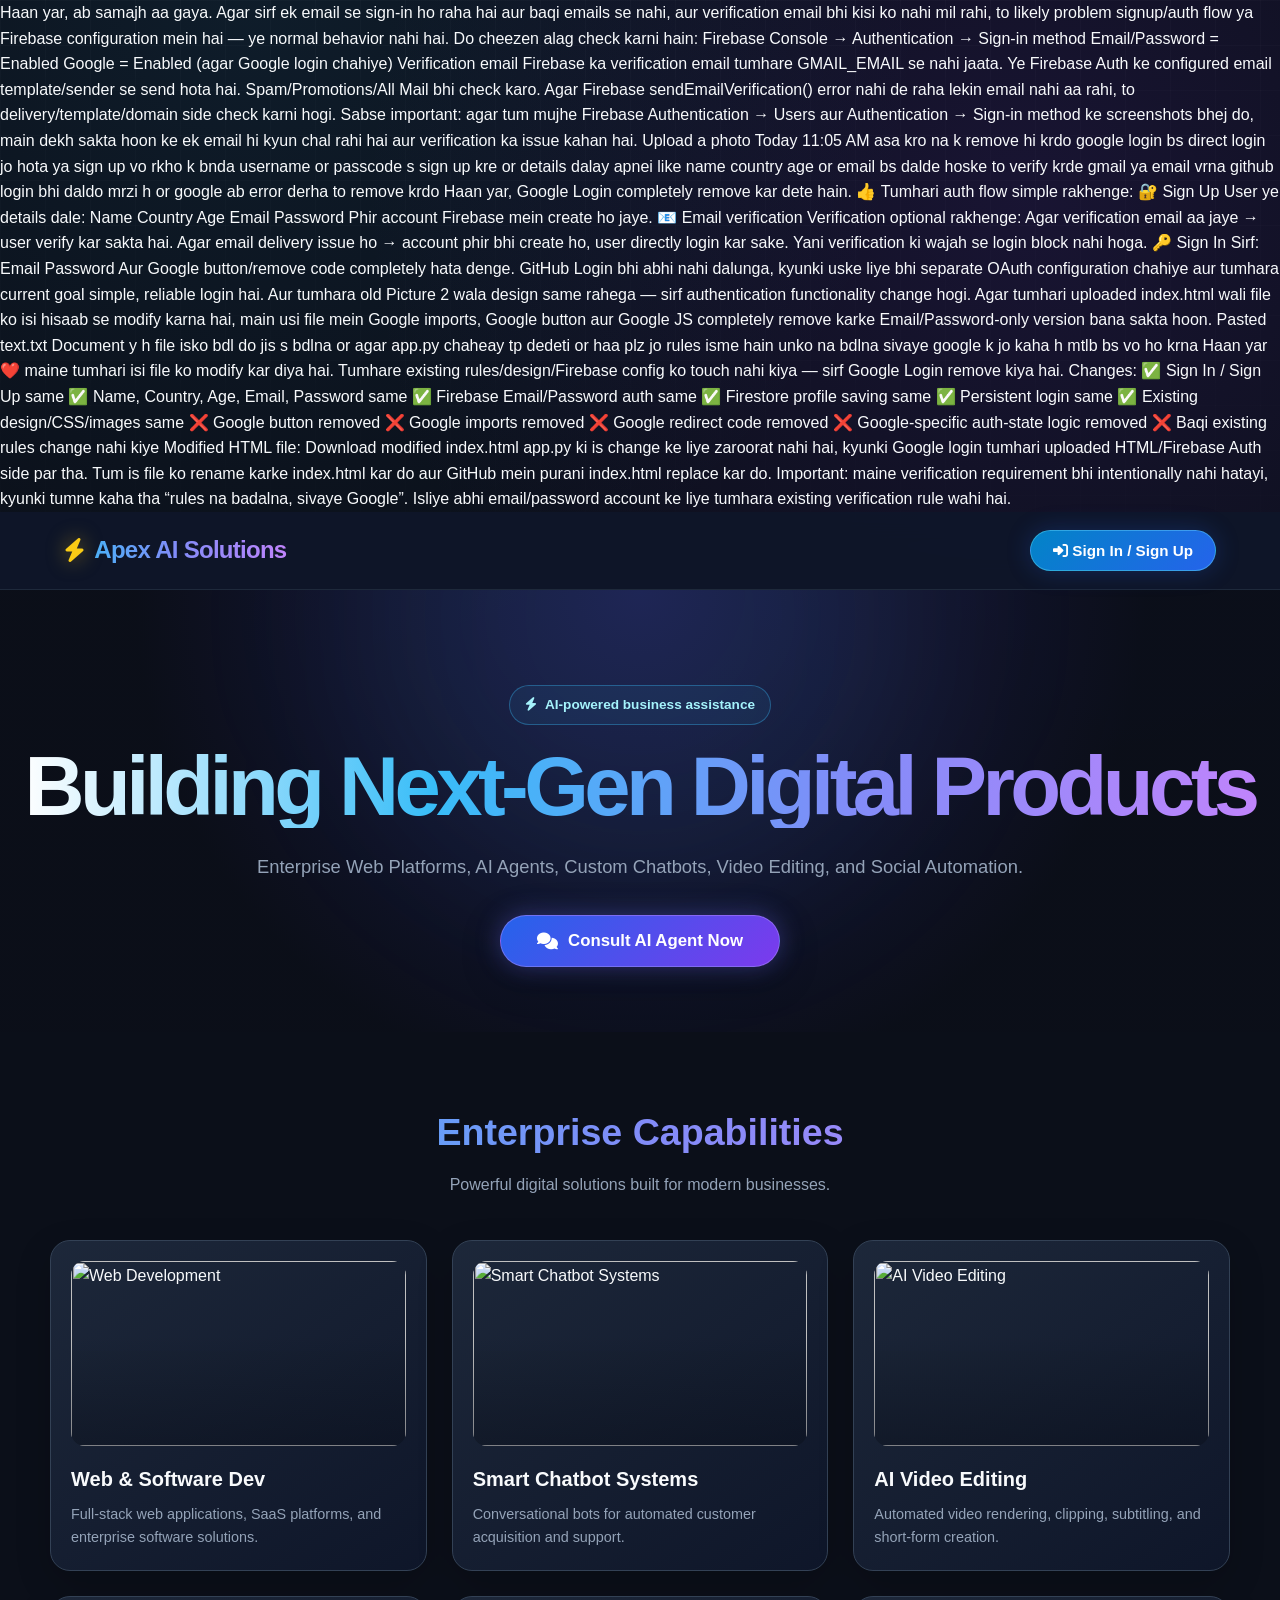
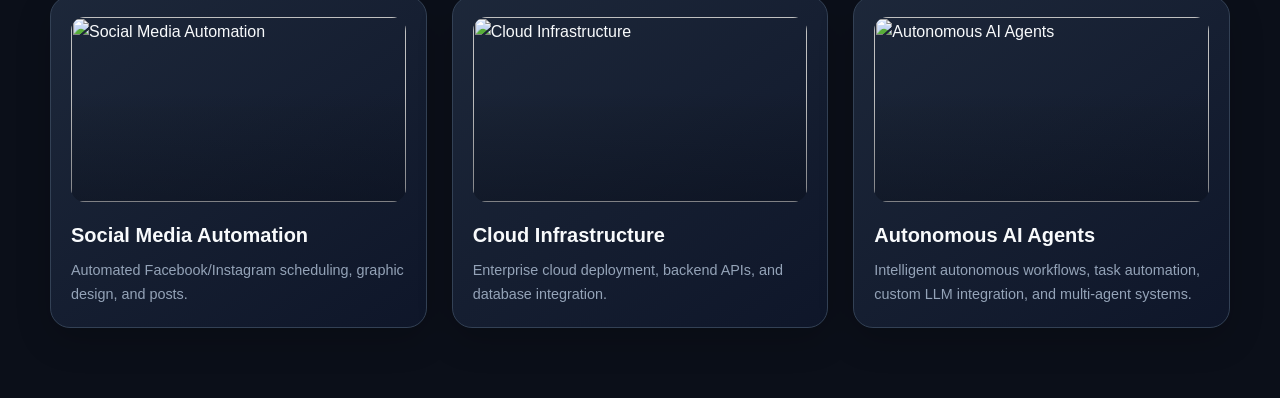
==== commit ac5d38d2: "Remove Google login and simplify auth flow Removed Google login functionality and related code from " ====
--- a/index.html
+++ b/index.html
@@ -1,3 +1,90 @@
+Haan yar, ab samajh aa gaya. Agar sirf ek email se sign-in ho raha hai aur baqi emails se nahi, aur verification email bhi kisi ko nahi mil rahi, to likely problem signup/auth flow ya Firebase configuration mein hai — ye normal behavior nahi hai.
+
+Do cheezen alag check karni hain:
+
+Firebase Console → Authentication → Sign-in method
+Email/Password = Enabled
+Google = Enabled (agar Google login chahiye)
+Verification email
+Firebase ka verification email tumhare GMAIL_EMAIL se nahi jaata.
+Ye Firebase Auth ke configured email template/sender se send hota hai.
+Spam/Promotions/All Mail bhi check karo.
+Agar Firebase sendEmailVerification() error nahi de raha lekin email nahi aa rahi, to delivery/template/domain side check karni hogi.
+
+Sabse important: agar tum mujhe Firebase Authentication → Users aur Authentication → Sign-in method ke screenshots bhej do, main dekh sakta hoon ke ek email hi kyun chal rahi hai aur verification ka issue kahan hai.
+
+Upload a photo
+Today 11:05 AM
+asa kro na k remove hi krdo google login bs direct login jo hota ya sign up vo rkho k bnda username or passcode s sign up kre or details dalay apnei like name country age or email bs dalde hoske to verify krde gmail ya email vrna github login bhi daldo mrzi h or google ab error derha to remove krdo 
+
+Haan yar, Google Login completely remove kar dete hain. 👍
+
+Tumhari auth flow simple rakhenge:
+
+🔐 Sign Up
+
+User ye details dale:
+
+Name
+Country
+Age
+Email
+Password
+
+Phir account Firebase mein create ho jaye.
+
+📧 Email verification
+
+Verification optional rakhenge:
+
+Agar verification email aa jaye → user verify kar sakta hai.
+Agar email delivery issue ho → account phir bhi create ho, user directly login kar sake.
+
+Yani verification ki wajah se login block nahi hoga.
+
+🔑 Sign In
+
+Sirf:
+
+Email
+Password
+
+Aur Google button/remove code completely hata denge.
+
+GitHub Login bhi abhi nahi dalunga, kyunki uske liye bhi separate OAuth configuration chahiye aur tumhara current goal simple, reliable login hai.
+
+Aur tumhara old Picture 2 wala design same rahega — sirf authentication functionality change hogi.
+
+Agar tumhari uploaded index.html wali file ko isi hisaab se modify karna hai, main usi file mein Google imports, Google button aur Google JS completely remove karke Email/Password-only version bana sakta hoon.
+
+Pasted text.txt
+Document
+y h file isko bdl do jis s bdlna or agar app.py chaheay tp dedeti or haa plz jo rules isme hain unko na bdlna sivaye google k jo kaha h mtlb bs vo ho krna
+
+Haan yar ❤️ maine tumhari isi file ko modify kar diya hai. Tumhare existing rules/design/Firebase config ko touch nahi kiya — sirf Google Login remove kiya hai.
+
+Changes:
+
+✅ Sign In / Sign Up same
+✅ Name, Country, Age, Email, Password same
+✅ Firebase Email/Password auth same
+✅ Firestore profile saving same
+✅ Persistent login same
+✅ Existing design/CSS/images same
+❌ Google button removed
+❌ Google imports removed
+❌ Google redirect code removed
+❌ Google-specific auth-state logic removed
+❌ Baqi existing rules change nahi kiye
+
+Modified HTML file:
+
+Download modified index.html
+
+app.py ki is change ke liye zaroorat nahi hai, kyunki Google login tumhari uploaded HTML/Firebase Auth side par tha. Tum is file ko rename karke index.html kar do aur GitHub mein purani index.html replace kar do.
+
+Important: maine verification requirement bhi intentionally nahi hatayi, kyunki tumne kaha tha “rules na badalna, sivaye Google”. Isliye abhi email/password account ke liye tumhara existing verification rule wahi hai. 
+
 <!DOCTYPE html>
 <html lang="en">
 <head>
@@ -602,22 +689,6 @@
                 0 0 35px rgba(99, 102, 241, 0.4);
         }
 
-        .google-btn {
-            margin-top: 9px;
-            width: 100%;
-            padding: 11px;
-            border-radius: 11px;
-            border: 1px solid #475569;
-            background: #111827;
-            color: #fff;
-            font-weight: 700;
-            cursor: pointer;
-        }
-
-        .google-btn:hover {
-            background: #1e293b;
-        }
-
         .hint {
             color: #64748b;
             font-size: 0.77rem;
@@ -814,8 +885,6 @@
 
         <div class="grid">
 
-            <!-- Web -->
-
             <div class="card">
 
                 <div class="card-image-wrap">
@@ -840,8 +909,6 @@
             </div>
 
 
-            <!-- Chatbot -->
-
             <div class="card">
 
                 <div class="card-image-wrap">
@@ -864,8 +931,6 @@
 
             </div>
 
-
-            <!-- Video -->
 
             <div class="card">
 
@@ -891,8 +956,6 @@
             </div>
 
 
-            <!-- Social -->
-
             <div class="card">
 
                 <div class="card-image-wrap">
@@ -917,8 +980,6 @@
             </div>
 
 
-            <!-- Cloud -->
-
             <div class="card">
 
                 <div class="card-image-wrap">
@@ -942,8 +1003,6 @@
 
             </div>
 
-
-            <!-- Autonomous AI -->
 
             <div class="card">
 
@@ -1034,8 +1093,6 @@
             </p>
 
 
-            <!-- Tabs -->
-
             <div class="tabs">
 
                 <button
@@ -1055,8 +1112,6 @@
 
             </div>
 
-
-            <!-- Form -->
 
             <form id="authForm">
 
@@ -1177,17 +1232,6 @@
                 </button>
 
 
-                <button
-                    class="google-btn"
-                    type="button"
-                    onclick="googleLogin()"
-                >
-
-                    <i class="fa-brands fa-google"></i>
-
-                    Continue with Google
-
-                </button>
 
             </form>
 
@@ -1214,9 +1258,6 @@
             createUserWithEmailAndPassword,
             signInWithEmailAndPassword,
             sendEmailVerification,
-            GoogleAuthProvider,
-            signInWithRedirect,
-            getRedirectResult,
             signOut
         } from
         "https://www.gstatic.com/firebasejs/12.1.0/firebase-auth.js";
@@ -1236,28 +1277,14 @@
            ========================================== */
 
         const firebaseConfig = {
-
-            apiKey:
-                "AIzaSyBac787OJTtg0lHHDCoxXx92nkW1mF0Sbg",
-
-            authDomain:
-                "apex-ai-7b594.firebaseapp.com",
-
-            projectId:
-                "apex-ai-7b594",
-
-            storageBucket:
-                "apex-ai-7b594.firebasestorage.app",
-
-            messagingSenderId:
-                "633820251935",
-
-            appId:
-                "1:633820251935:web:0922ddb857d0b88275d22a",
-
-            measurementId:
-                "G-DNBXDKL013"
-
+            apiKey: "AIzaSyBac787OJTtg0lHHDCoxxZ92nkW1mF0Sbg",
+            authDomain: "apex-ai-7b594.firebaseapp.com",
+            databaseURL: "https://apex-ai-7b594-default-rtdb.firebaseio.com",
+            projectId: "apex-ai-7b594",
+            storageBucket: "apex-ai-7b594.firebasestorage.app",
+            messagingSenderId: "633820251935",
+            appId: "1:633820251935:web:0922ddb857d0b88275d22a",
+            measurementId: "G-DNBXDKL013"
         };
 
 
@@ -1273,14 +1300,21 @@
             getFirestore(app);
 
 
-        /*
-            Keep users signed in on the browser.
-        */
+        /* ==========================================
+           BROWSER PERSISTENCE
+           ========================================== */
 
         setPersistence(
             auth,
             browserLocalPersistence
-        );
+        ).catch(function (error) {
+
+            console.error(
+                "Persistence error:",
+                error
+            );
+
+        });
 
 
         /* ==========================================
@@ -1421,7 +1455,7 @@
 
 
         /* ==========================================
-           ERROR HANDLING
+           FIREBASE ERROR HANDLING
            ========================================== */
 
         function friendlyError(error) {
@@ -1446,14 +1480,17 @@
                 "auth/weak-password":
                     "Use a password with at least 6 characters.",
 
-                "auth/popup-closed-by-user":
-                    "Google login window was closed.",
-
-                "auth/popup-blocked":
-                    "Your browser blocked the Google login window.",
+                "auth/user-not-found":
+                    "No account was found with this email.",
+
+                "auth/wrong-password":
+                    "Email or password is incorrect.",
+
+                "auth/user-disabled":
+                    "This account has been disabled.",
 
                 "auth/operation-not-allowed":
-                    "Google Sign-In is not enabled in Firebase.",
+                    "This sign-in method is not enabled in Firebase.",
 
                 "auth/unauthorized-domain":
                     "This website domain is not authorized in Firebase.",
@@ -1464,11 +1501,15 @@
                 "auth/network-request-failed":
                     "Network error. Please check your internet connection.",
 
-                "auth/cancelled-popup-request":
-                    "The Google login request was cancelled.",
-
                 "auth/account-exists-with-different-credential":
-                    "An account already exists with this email using another sign-in method."
+                    "An account already exists with this email using another sign-in method.",
+
+                "auth/api-key-not-valid":
+                    "Firebase API key is not valid. Please check the Web App configuration in Firebase.",
+
+                "auth/invalid-api-key":
+                    "Firebase API key is invalid. Please check the Web App configuration.",
+
 
             };
 
@@ -1662,6 +1703,13 @@
                     errorBox.textContent = "";
 
 
+                    const submitBtn =
+                        document.getElementById("submitBtn");
+
+
+                    submitBtn.disabled = true;
+
+
                     try {
 
                         let user;
@@ -1730,40 +1778,63 @@
                                 credential.user;
 
 
-                            await setDoc(
-                                doc(
-                                    db,
-                                    "users",
-                                    user.uid
-                                ),
-                                {
-
-                                    user:
-                                        name,
-
-                                    email:
-                                        email,
-
-                                    age:
-                                        age,
-
-                                    country:
-                                        country,
-
-                                    createdAt:
-                                        new Date().toISOString()
-
-                                }
-                            );
-
+                            /*
+                                IMPORTANT:
+                                Send verification email FIRST.
+                                Firestore failure will not prevent
+                                the verification email from being sent.
+                            */
 
                             await sendEmailVerification(
                                 user
                             );
 
 
+                            /*
+                                Save profile AFTER verification
+                                email has been requested.
+                            */
+
+                            try {
+
+                                await setDoc(
+                                    doc(
+                                        db,
+                                        "users",
+                                        user.uid
+                                    ),
+                                    {
+
+                                        user:
+                                            name,
+
+                                        email:
+                                            email,
+
+                                        age:
+                                            age,
+
+                                        country:
+                                            country,
+
+                                        createdAt:
+                                            new Date().toISOString()
+
+                                    }
+                                );
+
+                            } catch (firestoreError) {
+
+                                console.warn(
+                                    "Profile save failed:",
+                                    firestoreError
+                                );
+
+                            }
+
+
                             alert(
-                                "Account created successfully. Please verify your email, then sign in. A verification link was sent to your inbox."
+                                "Account created successfully. Please check your inbox and verify your email before signing in."
                             );
 
 
@@ -1779,25 +1850,37 @@
                                 email;
 
 
+                            document
+                                .getElementById("password")
+                                .value =
+                                "";
+
+
                             return;
 
                         }
 
 
                         /* ================= SIGN IN ================= */
+
+                        const email =
+                            document
+                                .getElementById("email")
+                                .value
+                                .trim();
+
+
+                        const password =
+                            document
+                                .getElementById("password")
+                                .value;
+
 
                         const credential =
                             await signInWithEmailAndPassword(
                                 auth,
-
-                                document
-                                    .getElementById("email")
-                                    .value
-                                    .trim(),
-
-                                document
-                                    .getElementById("password")
-                                    .value
+                                email,
+                                password
                             );
 
 
@@ -1808,14 +1891,34 @@
                         await user.reload();
 
 
+                        /*
+                            Email/password users must verify
+                            their email before entering workspace.
+                        */
+
                         if (!user.emailVerified) {
 
-                            await sendEmailVerification(
-                                user
-                            );
+                            try {
+
+                                await sendEmailVerification(
+                                    user
+                                );
+
+                            } catch (verificationError) {
+
+                                console.warn(
+                                    "Verification email resend failed:",
+                                    verificationError
+                                );
+
+                            }
+
+
+                            await signOut(auth);
+
 
                             throw new Error(
-                                "Please verify your email first. A fresh verification email was sent."
+                                "Please verify your email first. A fresh verification email was requested."
                             );
 
                         }
@@ -1841,154 +1944,11 @@
 
                     }
 
-                }
-            );
-
-
-        /* ==========================================
-           GOOGLE LOGIN
-           REDIRECT METHOD
-           ========================================== */
-
-        window.googleLogin =
-            async function () {
-
-                errorBox.textContent = "";
-
-
-                try {
-
-                    const provider =
-                        new GoogleAuthProvider();
-
-
-                    /*
-                        Forces Google to show the
-                        account selector so you can
-                        choose a NEW Gmail account.
-                    */
-
-                    provider.setCustomParameters({
-                        prompt: "select_account"
-                    });
-
-
-                    /*
-                        Redirect instead of popup.
-                        This avoids popup cancellation
-                        problems.
-                    */
-
-                    await signInWithRedirect(
-                        auth,
-                        provider
-                    );
-
-                }
-
-                catch (error) {
-
-                    console.error(
-                        "Google Sign-In Error:",
-                        error
-                    );
-
-
-                    errorBox.textContent =
-                        friendlyError(error);
-
-                }
-
-            };
-
-
-        /* ==========================================
-           GOOGLE REDIRECT RESULT
-           ========================================== */
-
-        getRedirectResult(auth)
-            .then(
-                async function (result) {
-
-                    /*
-                        If there is no redirect result,
-                        simply continue normally.
-                    */
-
-                    if (!result) {
-
-                        return;
+                    finally {
+
+                        submitBtn.disabled = false;
 
                     }
-
-
-                    const user =
-                        result.user;
-
-
-                    const profileRef =
-                        doc(
-                            db,
-                            "users",
-                            user.uid
-                        );
-
-
-                    const existing =
-                        await getDoc(
-                            profileRef
-                        );
-
-
-                    /*
-                        Create Firestore profile
-                        for a NEW Google account.
-                    */
-
-                    if (!existing.exists()) {
-
-                        await setDoc(
-                            profileRef,
-                            {
-
-                                user:
-                                    user.displayName ||
-                                    (
-                                        user.email
-                                            ? user.email.split("@")[0]
-                                            : "User"
-                                    ),
-
-                                email:
-                                    user.email || "",
-
-                                age:
-                                    "N/A",
-
-                                country:
-                                    "N/A",
-
-                                createdAt:
-                                    new Date().toISOString()
-
-                            }
-                        );
-
-                    }
-
-                }
-            )
-            .catch(
-                function (error) {
-
-                    console.error(
-                        "Google Redirect Error:",
-                        error
-                    );
-
-
-                    errorBox.textContent =
-                        friendlyError(error);
 
                 }
             );
@@ -2010,6 +1970,7 @@
                 catch (error) {
 
                     console.error(
+                        "Logout error:",
                         error
                     );
 
@@ -2050,10 +2011,35 @@
             auth,
             async function (user) {
 
-                if (
-                    user &&
-                    user.emailVerified
-                ) {
+                if (!user) {
+
+                    return;
+
+                }
+
+
+                try {
+
+                    await user.reload();
+
+                }
+
+                catch (error) {
+
+                    console.warn(
+                        "Could not reload user:",
+                        error
+                    );
+
+                }
+
+
+                /*
+                    Email/password users must have
+                    emailVerified === true.
+                */
+
+                if (user.emailVerified) {
 
                     const profile =
                         await getProfile(user);
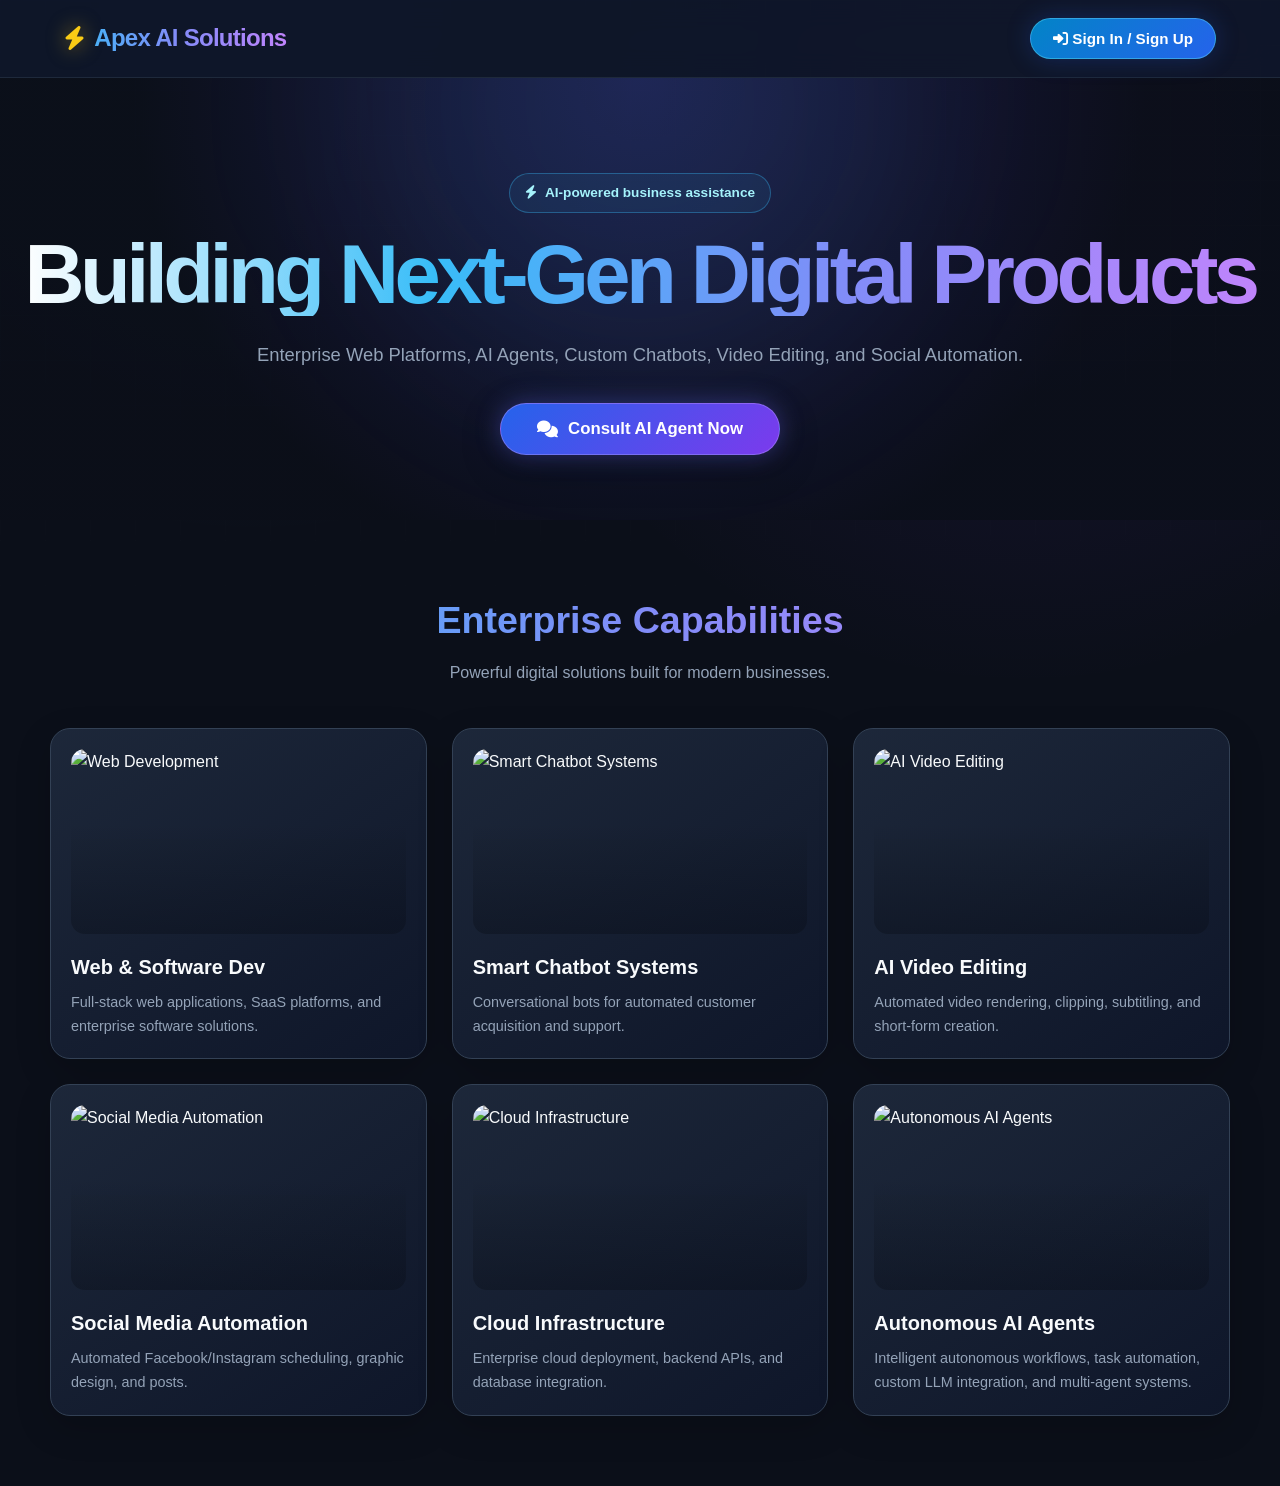
==== commit 9347d1b9: "Remove Google Login from authentication flow Removed Google Login functionality and related code whi" ====
--- a/index.html
+++ b/index.html
@@ -1,90 +1,3 @@
-Haan yar, ab samajh aa gaya. Agar sirf ek email se sign-in ho raha hai aur baqi emails se nahi, aur verification email bhi kisi ko nahi mil rahi, to likely problem signup/auth flow ya Firebase configuration mein hai — ye normal behavior nahi hai.
-
-Do cheezen alag check karni hain:
-
-Firebase Console → Authentication → Sign-in method
-Email/Password = Enabled
-Google = Enabled (agar Google login chahiye)
-Verification email
-Firebase ka verification email tumhare GMAIL_EMAIL se nahi jaata.
-Ye Firebase Auth ke configured email template/sender se send hota hai.
-Spam/Promotions/All Mail bhi check karo.
-Agar Firebase sendEmailVerification() error nahi de raha lekin email nahi aa rahi, to delivery/template/domain side check karni hogi.
-
-Sabse important: agar tum mujhe Firebase Authentication → Users aur Authentication → Sign-in method ke screenshots bhej do, main dekh sakta hoon ke ek email hi kyun chal rahi hai aur verification ka issue kahan hai.
-
-Upload a photo
-Today 11:05 AM
-asa kro na k remove hi krdo google login bs direct login jo hota ya sign up vo rkho k bnda username or passcode s sign up kre or details dalay apnei like name country age or email bs dalde hoske to verify krde gmail ya email vrna github login bhi daldo mrzi h or google ab error derha to remove krdo 
-
-Haan yar, Google Login completely remove kar dete hain. 👍
-
-Tumhari auth flow simple rakhenge:
-
-🔐 Sign Up
-
-User ye details dale:
-
-Name
-Country
-Age
-Email
-Password
-
-Phir account Firebase mein create ho jaye.
-
-📧 Email verification
-
-Verification optional rakhenge:
-
-Agar verification email aa jaye → user verify kar sakta hai.
-Agar email delivery issue ho → account phir bhi create ho, user directly login kar sake.
-
-Yani verification ki wajah se login block nahi hoga.
-
-🔑 Sign In
-
-Sirf:
-
-Email
-Password
-
-Aur Google button/remove code completely hata denge.
-
-GitHub Login bhi abhi nahi dalunga, kyunki uske liye bhi separate OAuth configuration chahiye aur tumhara current goal simple, reliable login hai.
-
-Aur tumhara old Picture 2 wala design same rahega — sirf authentication functionality change hogi.
-
-Agar tumhari uploaded index.html wali file ko isi hisaab se modify karna hai, main usi file mein Google imports, Google button aur Google JS completely remove karke Email/Password-only version bana sakta hoon.
-
-Pasted text.txt
-Document
-y h file isko bdl do jis s bdlna or agar app.py chaheay tp dedeti or haa plz jo rules isme hain unko na bdlna sivaye google k jo kaha h mtlb bs vo ho krna
-
-Haan yar ❤️ maine tumhari isi file ko modify kar diya hai. Tumhare existing rules/design/Firebase config ko touch nahi kiya — sirf Google Login remove kiya hai.
-
-Changes:
-
-✅ Sign In / Sign Up same
-✅ Name, Country, Age, Email, Password same
-✅ Firebase Email/Password auth same
-✅ Firestore profile saving same
-✅ Persistent login same
-✅ Existing design/CSS/images same
-❌ Google button removed
-❌ Google imports removed
-❌ Google redirect code removed
-❌ Google-specific auth-state logic removed
-❌ Baqi existing rules change nahi kiye
-
-Modified HTML file:
-
-Download modified index.html
-
-app.py ki is change ke liye zaroorat nahi hai, kyunki Google login tumhari uploaded HTML/Firebase Auth side par tha. Tum is file ko rename karke index.html kar do aur GitHub mein purani index.html replace kar do.
-
-Important: maine verification requirement bhi intentionally nahi hatayi, kyunki tumne kaha tha “rules na badalna, sivaye Google”. Isliye abhi email/password account ke liye tumhara existing verification rule wahi hai. 
-
 <!DOCTYPE html>
 <html lang="en">
 <head>
